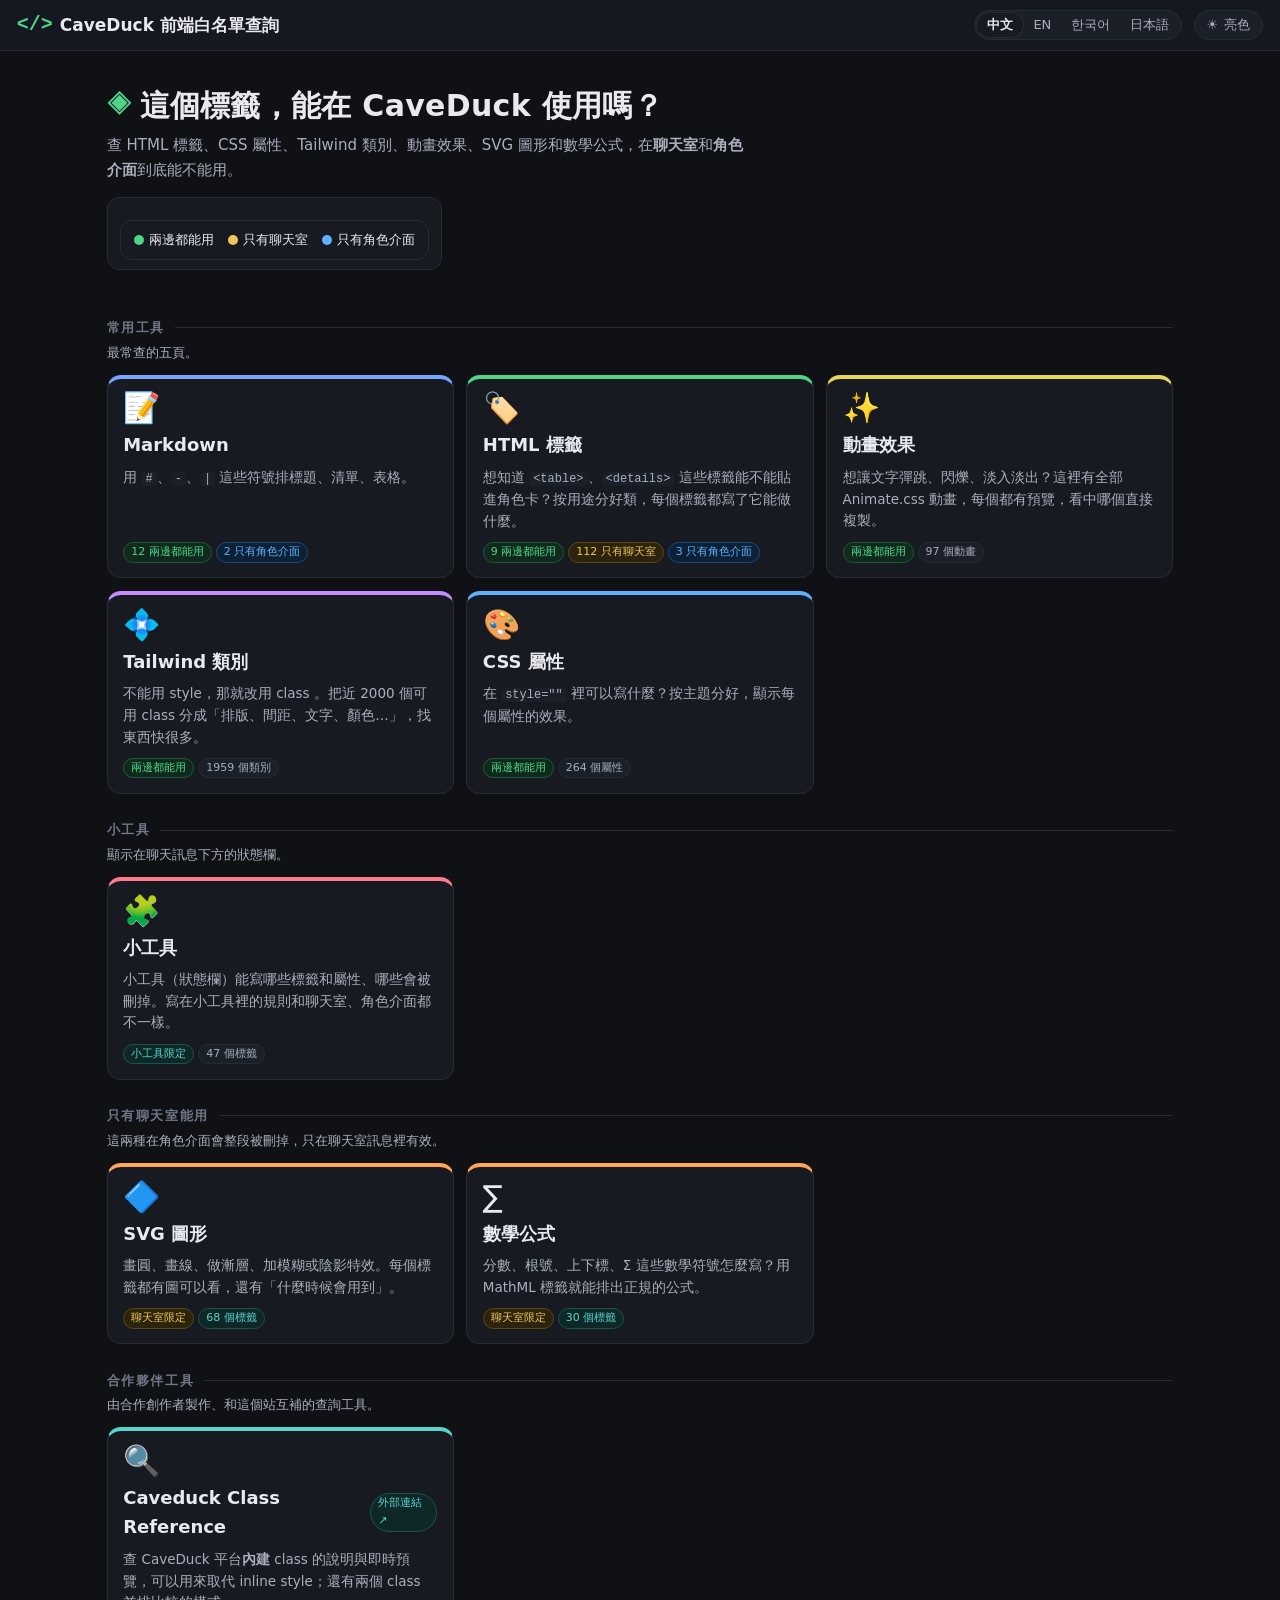
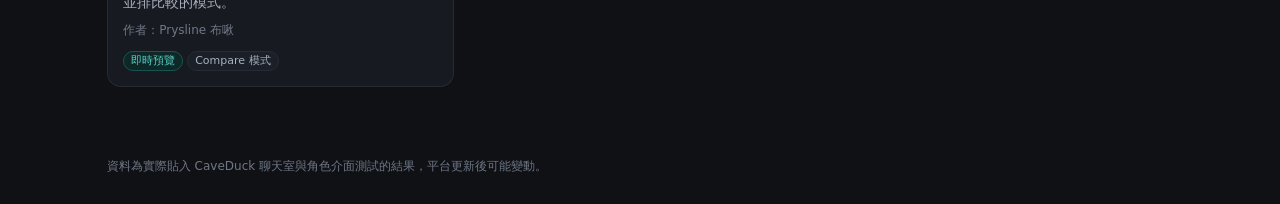
==== index.html @ 4e04dc78 "Add files via upload" ====
<!DOCTYPE html>
<html lang="zh-TW" data-theme="dark">
<head>
<meta charset="UTF-8"><meta name="viewport" content="width=device-width,initial-scale=1">
<title>CaveDuck 前端白名單查詢</title>
<link rel="stylesheet" href="assets/theme.css">
<script src="assets/i18n.js"></script>
<style>
.hero{padding:2.6rem 1.2rem 1.6rem;max-width:1100px;margin:0 auto}
.hero h1{font-size:30px;font-weight:800;letter-spacing:.01em;line-height:1.25;display:flex;align-items:center;gap:.6rem}
.hero h1 .ico{color:var(--ok);font-family:ui-monospace,monospace;font-size:24px}
.hero p{margin-top:.6rem;color:var(--text-2);font-size:15px;max-width:640px}
.hero .legend{margin-top:1rem;background:var(--card);border:1px solid var(--card-border);border-radius:12px;padding:.6rem .9rem;display:inline-flex;gap:1rem}
.hero .legend span{font-size:13px}
.wrap{max-width:1100px;margin:0 auto;padding:0 1.2rem 4rem}
.tier{margin-top:1.8rem}
.tier h2{font-size:13px;letter-spacing:.12em;text-transform:uppercase;color:var(--text-3);display:flex;align-items:center;gap:.7rem}
.tier h2::after{content:"";flex:1;height:1px;background:var(--card-border)}
.tier p{font-size:13px;color:var(--text-2);margin:.25rem 0 .8rem}
.cards{display:grid;grid-template-columns:repeat(3,1fr);gap:.9rem}
.tile{background:var(--card);border:1px solid var(--card-border);border-top:4px solid var(--c);border-radius:14px;padding:1.05rem 1.1rem;display:flex;flex-direction:column;gap:.5rem;transition:transform .18s,box-shadow .18s,border-color .18s}
.tile:hover{transform:translateY(-3px);box-shadow:var(--shadow);border-color:var(--card-hover);border-top-color:var(--c)}
.tile .ico{font-size:30px;line-height:1}
.tile h3{font-size:18px;font-weight:700;display:flex;align-items:center;gap:.5rem}
.tile h3 .ext{font-size:11px;font-weight:500;color:var(--info);background:var(--info-bg);border:1px solid var(--info-bd);border-radius:999px;padding:0 7px}
.tile .d{font-size:13.5px;color:var(--text-2);line-height:1.6;flex:1}
.tile .d code{background:var(--bg-3);border-radius:4px;padding:0 4px;font-size:12px}
.tile .by{font-size:12px;color:var(--text-3)}
.tile .pills{margin-top:.2rem}
.tile.small{padding:.8rem .95rem;border-top-width:2px}
.tile.small .ico{font-size:22px;filter:grayscale(1);opacity:.75}
.tile.small h3{font-size:15px}
.tile.small .d{font-size:12.5px}
footer{max-width:1100px;margin:0 auto;padding:1rem 1.2rem 2rem;color:var(--text-3);font-size:12px}
@media (max-width:900px){.cards{grid-template-columns:repeat(2,1fr)}}
@media (max-width:560px){.cards{grid-template-columns:1fr}.hero h1{font-size:24px}.hero{padding-top:1.6rem}}
</style>
</head>
<body>
<header class="top">
  <h1><span class="ico" style="color:var(--ok);font-family:ui-monospace,monospace">&lt;/&gt;</span> CaveDuck 前端白名單查詢</h1>
  <button class="theme-btn" id="themeToggle" aria-label="切換主題"></button>
</header>

<div class="hero">
  <h1><span class="ico">◈</span> 這個標籤，能在 CaveDuck 使用嗎？</h1>
  <p>查 HTML 標籤、CSS 屬性、Tailwind 類別、動畫效果、SVG 圖形和數學公式，在<strong>聊天室</strong>和<strong>角色介面</strong>到底能不能用。</p>
  <div class="legend" id="legend"></div>
</div>

<div class="wrap">
  <div class="tier">
    <h2>常用工具</h2>
    <p>最常查的五頁。</p>
    <div class="cards">
      <a class="tile" href="markdown.html" style="--c:var(--accent-6)">
        <div class="ico">📝</div><h3>Markdown</h3>
        <div class="d">用 <code>#</code>、<code>-</code>、<code>|</code> 這些符號排標題、清單、表格。</div>
        <div class="pills"><span class="pill both" id="n-md-both">—</span><span class="pill creator" id="n-md-creator">—</span></div>
      </a>
      <a class="tile" href="html-tags.html" style="--c:var(--ok)">
        <div class="ico">🏷️</div><h3>HTML 標籤</h3>
        <div class="d">想知道 <code>&lt;table&gt;</code>、<code>&lt;details&gt;</code> 這些標籤能不能貼進角色卡？按用途分好類，每個標籤都寫了它能做什麼。</div>
        <div class="pills"><span class="pill both" id="n-tag-both">—</span><span class="pill chat" id="n-tag-chat">—</span><span class="pill creator" id="n-tag-creator">—</span></div>
      </a>
      <a class="tile" href="animate.html" style="--c:var(--accent-7)">
        <div class="ico">✨</div><h3>動畫效果</h3>
        <div class="d">想讓文字彈跳、閃爍、淡入淡出？這裡有全部 Animate.css 動畫，每個都有預覽，看中哪個直接複製。</div>
        <div class="pills"><span class="pill both">兩邊都能用</span><span class="pill muted" id="n-anim">— 個動畫</span></div>
      </a>
      <a class="tile" href="tailwind.html" style="--c:var(--accent-1)">
        <div class="ico">💠</div><h3>Tailwind 類別</h3>
        <div class="d">不能用 style，那就改用 class 。把近 2000 個可用 class 分成「排版、間距、文字、顏色…」，找東西快很多。</div>
        <div class="pills"><span class="pill both">兩邊都能用</span><span class="pill muted" id="n-tw">— 個類別</span></div>
      </a>
      <a class="tile" href="css-props.html" style="--c:var(--creator)">
        <div class="ico">🎨</div><h3>CSS 屬性</h3>
        <div class="d">在 <code>style=""</code> 裡可以寫什麼？按主題分好，顯示每個屬性的效果。</div>
        <div class="pills"><span class="pill both">兩邊都能用</span><span class="pill muted" id="n-css-both">—</span></div>
      </a>
    </div>
  </div>

  <div class="tier">
    <h2>小工具</h2>
    <p>顯示在聊天訊息下方的狀態欄。</p>
    <div class="cards">
      <a class="tile" href="widget.html" style="--c:var(--accent-5)">
        <div class="ico">🧩</div><h3>小工具</h3>
        <div class="d">小工具（狀態欄）能寫哪些標籤和屬性、哪些會被刪掉。寫在小工具裡的規則和聊天室、角色介面都不一樣。</div>
        <div class="pills"><span class="pill info">小工具限定</span><span class="pill muted">47 個標籤</span></div>
      </a>
    </div>
  </div>

  <div class="tier">
    <h2>只有聊天室能用</h2>
    <p>這兩種在角色介面會整段被刪掉，只在聊天室訊息裡有效。</p>
    <div class="cards">
      <a class="tile" href="svg.html" style="--c:var(--accent-3)">
        <div class="ico">🔷</div><h3>SVG 圖形</h3>
        <div class="d">畫圓、畫線、做漸層、加模糊或陰影特效。每個標籤都有圖可以看，還有「什麼時候會用到」。</div>
        <div class="pills"><span class="pill chat">聊天室限定</span><span class="pill info" id="n-svg">—</span></div>
      </a>
      <a class="tile" href="mathml.html" style="--c:var(--accent-3)">
        <div class="ico">∑</div><h3>數學公式</h3>
        <div class="d">分數、根號、上下標、Σ 這些數學符號怎麼寫？用 MathML 標籤就能排出正規的公式。</div>
        <div class="pills"><span class="pill chat">聊天室限定</span><span class="pill info" id="n-math">—</span></div>
      </a>
    </div>
  </div>

  <div class="tier">
    <h2>合作夥伴工具</h2>
    <p>由合作創作者製作、和這個站互補的查詢工具。</p>
    <div class="cards">
      <a class="tile" href="https://prysline.github.io/caveduck-class-reference/" target="_blank" rel="noopener" style="--c:var(--info)">
        <div class="ico">🔍</div><h3>Caveduck Class Reference <span class="ext">外部連結 ↗</span></h3>
        <div class="d">查 CaveDuck 平台<strong>內建</strong> class 的說明與即時預覽，可以用來取代 inline style；還有兩個 class 並排比較的模式。</div>
        <div class="by">作者：Prysline 布啾</div>
        <div class="pills"><span class="pill info">即時預覽</span><span class="pill muted">Compare 模式</span></div>
      </a>
    </div>
  </div>

</div>
<footer>資料為實際貼入 CaveDuck 聊天室與角色介面測試的結果，平台更新後可能變動。</footer>

<script src="data/markdown.js"></script>
<script src="data/animate.js"></script>
<script src="data/html-tags.js"></script>
<script src="data/tailwind.js"></script>
<script src="data/tailwind-hover.js"></script>
<script src="data/tailwind-variants.js"></script>
<script src="data/css-props.js"></script>
<script src="data/svg.js"></script>
<script src="data/mathml.js"></script>
<script src="assets/app.js"></script>
<script>
CD.initTheme();
document.getElementById('legend').innerHTML = CD.legend(['both','chat','creator']);
function put(id, txt){ var e=document.getElementById(id); if(e) e.textContent=txt; }
function cnt(items, st){ return items.filter(function(i){return i.status===st;}).length; }
CD.loadJSON('data/markdown.json',true).then(function(d){ put('n-md-both', cnt(d.items,'both')+_t(' 兩邊都能用')); put('n-md-creator', cnt(d.items,'creator')+_t(' 只有角色介面')); }).catch(function(){});
CD.loadJSON('data/animate.json',true).then(function(d){ var n=0; d.categories.forEach(function(c){n+=c.items.length;}); put('n-anim', n+_t(' 個動畫')); }).catch(function(){});
CD.loadJSON('data/html-tags.json',true).then(function(d){ put('n-tag-both', cnt(d.items,'both')+_t(' 兩邊都能用')); put('n-tag-chat', cnt(d.items,'chat')+_t(' 只有聊天室')); put('n-tag-creator', cnt(d.items,'creator')+_t(' 只有角色介面')); }).catch(function(){});
Promise.all([CD.loadJSON('data/tailwind.json',true),CD.loadJSON('data/tailwind-hover.json',true).catch(function(){return {items:[]};}),CD.loadJSON('data/tailwind-variants.json',true).catch(function(){return {variants:{}};})]).then(function(r){ var v=0; ['sm','md','lg','xl','max-lg','max-md','max-sm','light','dark','group-hover','active','first-letter'].forEach(function(k){ v+=((r[2].variants||{})[k]||[]).length; }); put('n-tw', (r[0].items.length+r[1].items.length+v)+_t(' 個類別')); }).catch(function(){});
CD.loadJSON('data/css-props.json',true).then(function(d){ put('n-css-both', cnt(d.items,'both')+_t(' 個屬性')); }).catch(function(){});
CD.loadJSON('data/svg.json',true).then(function(d){ put('n-svg', d.items.filter(function(i){return i.status!=='deny';}).length+_t(' 個標籤')); }).catch(function(){});
CD.loadJSON('data/mathml.json',true).then(function(d){ put('n-math', d.items.filter(function(i){return i.status!=='deny';}).length+_t(' 個標籤')); }).catch(function(){});
</script>
</body>
</html>
---- assets/theme.css ----
/* ═══════════════════════════════════════════════════════════
   CaveDuck 白名單查詢 v2 — 共用樣式
   規則：所有顏色只准用變數；[data-theme="light"] 覆寫同名變數。
   ═══════════════════════════════════════════════════════════ */
*,*::before,*::after{box-sizing:border-box;margin:0;padding:0}

:root{
  --bg:#0f1115;--bg-2:#151820;--bg-3:#1b1f28;
  --card:#171a21;--card-border:#262b36;--card-hover:#3a4150;
  --code-bg:#0b0d11;--code-text:#d6dbe4;--code-tag:#7cc4ff;--code-attr:#f7a3c6;--code-val:#b8f28a;
  --text:#e8eaef;--text-2:#a9b0bd;--text-3:#6f7786;
  --ok:#4fd48a;--ok-bg:#0f2a1c;--ok-bd:#1f5a38;
  --chat:#f2c65a;--chat-bg:#2b230b;--chat-bd:#5c4a14;
  --creator:#5fb2ff;--creator-bg:#0d2136;--creator-bd:#1c4a78;
  --no:#ff6b6b;--no-bg:#2c1414;--no-bd:#5c2323;
  --info:#5ad4cc;--info-bg:#0d2827;--info-bd:#1a5450;
  --accent-1:#c58cff;--accent-1-bg:#241738;
  --accent-2:#5fd3c8;--accent-2-bg:#0f2d2b;
  --accent-3:#ffa657;--accent-3-bg:#33210e;
  --accent-4:#67d98a;--accent-4-bg:#10301b;
  --accent-5:#ff7b8c;--accent-5-bg:#331419;
  --accent-6:#7aa5ff;--accent-6-bg:#141f3a;
  --accent-7:#e6d55a;--accent-7-bg:#2f2b0f;
  --accent-8:#ff8fd0;--accent-8-bg:#33162a;
  --unv:#b39ddb;--badge-fg:#0f1115;--k:#ffd479;--k-bg:rgba(255,212,121,.14);
  --shadow:0 6px 24px rgba(0,0,0,.45);
  --mark:#5a4a00;
  --toggle-icon:"☀️";--toggle-text:"亮色";
}
[data-theme="light"]{
  --bg:#f6f6f3;--bg-2:#ffffff;--bg-3:#eeeee9;
  --card:#ffffff;--card-border:#dcdcd5;--card-hover:#a9a9a0;
  --code-bg:#f1f1ec;--code-text:#23262d;--code-tag:#0b63c7;--code-attr:#b8265c;--code-val:#2a7a1e;
  --text:#1f2126;--text-2:#555b66;--text-3:#8a9099;
  --ok:#1e7a47;--ok-bg:#e4f5ea;--ok-bd:#a9dcbd;
  --chat:#9a6b00;--chat-bg:#fdf3d6;--chat-bd:#e6cf86;
  --creator:#1b64b5;--creator-bg:#e5effb;--creator-bd:#a9c8ec;
  --no:#c0392b;--no-bg:#fbe8e6;--no-bd:#f0b3ad;
  --info:#157f79;--info-bg:#e2f4f2;--info-bd:#9dd6d1;
  --accent-1:#6f3fb8;--accent-1-bg:#f0e8fb;
  --accent-2:#177f76;--accent-2-bg:#e0f4f1;
  --accent-3:#b85b00;--accent-3-bg:#fdecdc;
  --accent-4:#1f7d3d;--accent-4-bg:#e2f5e7;
  --accent-5:#c22f45;--accent-5-bg:#fde6ea;
  --accent-6:#2a55b8;--accent-6-bg:#e6ecfb;
  --accent-7:#8a7a00;--accent-7-bg:#f8f4d4;
  --accent-8:#b8317f;--accent-8-bg:#fbe4f1;
  --unv:#6a4fa3;--badge-fg:#ffffff;--k:#9a3b00;--k-bg:#ffe8b8;
  --shadow:0 6px 20px rgba(20,20,20,.10);
  --mark:#fff0a0;
  --toggle-icon:"🌙";--toggle-text:"暗色";
}

html{scroll-behavior:smooth}
html,body{background:var(--bg);color:var(--text);
  font-family:system-ui,-apple-system,"Segoe UI","Noto Sans TC","PingFang TC","Microsoft JhengHei",sans-serif;
  font-size:14px;line-height:1.65;-webkit-font-smoothing:antialiased}
code,pre,.mono{font-family:"SF Mono","Cascadia Code","Fira Code",ui-monospace,Consolas,monospace}
a{color:inherit;text-decoration:none}
button{font-family:inherit;font-size:inherit;color:inherit;cursor:pointer}
mark{background:var(--mark);color:inherit;border-radius:2px;padding:0 1px}
::-webkit-scrollbar{width:8px;height:8px}::-webkit-scrollbar-track{background:transparent}
::-webkit-scrollbar-thumb{background:var(--card-border);border-radius:4px}
.hidden{display:none!important}

/* ── 頂欄 ── */
.top{position:sticky;top:0;z-index:30;background:var(--bg-2);border-bottom:1px solid var(--card-border);
  display:flex;align-items:center;gap:.8rem;padding:.6rem 1.2rem;flex-wrap:wrap}
.top .back{font-size:13px;color:var(--text-2);border:1px solid var(--card-border);border-radius:8px;padding:4px 10px;background:var(--bg-3)}
.top .back:hover{color:var(--text);border-color:var(--card-hover)}
.top h1{font-size:17px;font-weight:700;display:flex;align-items:center;gap:.5rem;flex:1;min-width:0}
.top h1 .ico{font-size:20px}
.theme-btn{border:1px solid var(--card-border);background:var(--bg-3);border-radius:999px;padding:5px 12px;font-size:13px;color:var(--text-2);display:flex;align-items:center;gap:6px}
.theme-btn::before{content:var(--toggle-icon)}
.theme-btn::after{content:var(--toggle-text)}
.theme-btn:hover{color:var(--text);border-color:var(--card-hover)}
/* 語言切換鈕（app.js 自動加在主題鈕左邊） */
.lang-sw{display:flex;border:1px solid var(--card-border);background:var(--bg-3);border-radius:999px;padding:2px;font-size:13px;line-height:1.4}
.lang-sw a{padding:3px 10px;border-radius:999px;color:var(--text-2);white-space:nowrap}
.lang-sw a[href]:hover{color:var(--text)}
.lang-sw a.on{background:var(--card);color:var(--text);font-weight:700;box-shadow:0 0 0 1px var(--card-border)}
/* 其他語言版的 CSS 文字 */
html[lang="en"]{--toggle-text:"Light"}
html[lang="en"][data-theme="light"]{--toggle-text:"Dark"}
html[lang="en"] .card .when::before{content:"When to use: "}
html[lang="ko"]{--toggle-text:"라이트"}
html[lang="ko"][data-theme="light"]{--toggle-text:"다크"}
html[lang="ko"] .card .when::before{content:"언제 쓰나요: "}
html[lang="ja"]{--toggle-text:"ライト"}
html[lang="ja"][data-theme="light"]{--toggle-text:"ダーク"}
html[lang="ja"] .card .when::before{content:"使う場面："}
html[lang="ja"],html[lang="ja"] body{font-family:system-ui,-apple-system,"Segoe UI","Hiragino Sans","Hiragino Kaku Gothic ProN","Yu Gothic UI","Meiryo","Noto Sans JP",sans-serif;line-break:strict}
html[lang="ko"],html[lang="ko"] body{font-family:system-ui,-apple-system,"Segoe UI","Apple SD Gothic Neo","Malgun Gothic","Noto Sans KR",sans-serif;word-break:keep-all}

/* ── 工具列 ── */
.tools{position:sticky;top:49px;z-index:25;background:var(--bg-2);border-bottom:1px solid var(--card-border);padding:.55rem 1.2rem;display:flex;flex-direction:column;gap:.45rem}
.tools .row{display:flex;align-items:center;gap:.5rem;flex-wrap:wrap}
.tools .lbl{font-size:12px;color:var(--text-3);letter-spacing:.06em;white-space:nowrap;min-width:2.6em}
.search{flex:1;min-width:200px;max-width:420px;display:flex;align-items:center;gap:6px;background:var(--bg-3);border:1px solid var(--card-border);border-radius:10px;padding:5px 10px}
.search input{flex:1;background:transparent;border:none;outline:none;color:var(--text);font-size:14px;font-family:inherit;min-width:0}
.search input::placeholder{color:var(--text-3)}
.search:focus-within{border-color:var(--card-hover)}
.count{font-size:12px;color:var(--text-3);white-space:nowrap}

/* 分類鈕（跳轉） */
.catnav{display:flex;flex-wrap:wrap;gap:6px}
.cat-btn{display:inline-flex;align-items:center;gap:6px;border:1px solid var(--card-border);background:var(--bg-3);
  border-radius:999px;padding:3px 10px 3px 8px;font-size:13px;color:var(--text-2);transition:all .15s}
.cat-btn .dot{width:8px;height:8px;border-radius:50%;background:var(--c,var(--text-3))}
.cat-btn .n{font-size:11px;color:var(--text-3)}
.cat-btn:hover{border-color:var(--c,var(--card-hover));color:var(--text)}
.cat-btn.on{background:var(--cbg,var(--card));border-color:var(--c,var(--card-hover));color:var(--c,var(--text));font-weight:600}
.cat-btn.on .n{color:inherit;opacity:.75}

/* 狀態鈕（篩選） */
.seg{display:inline-flex;border:1px solid var(--card-border);border-radius:9px;overflow:hidden;background:var(--bg-3)}
.seg button{border:none;background:transparent;padding:4px 12px;font-size:13px;color:var(--text-2);border-right:1px solid var(--card-border);display:flex;align-items:center;gap:5px}
.seg button:last-child{border-right:none}
.seg button:hover{color:var(--text)}
.seg button.on{background:var(--card);color:var(--text);font-weight:600}
.seg .sw{width:9px;height:9px;border-radius:2px}
.sw.unverified{background:transparent;border:1.5px dashed var(--unv)}
.sw.both,.dot.both{background:var(--ok)}.sw.chat,.dot.chat{background:var(--chat)}.sw.creator,.dot.creator{background:var(--creator)}.sw.none,.dot.none{background:var(--no)}

/* ── 說明列 ── */
.note{padding:.6rem 1.2rem;background:var(--bg);border-bottom:1px solid var(--card-border);color:var(--text-2);font-size:13px;display:flex;gap:.6rem 1.2rem;flex-wrap:wrap;align-items:center}
.note strong{color:var(--text)}
.legend{display:inline-flex;gap:.7rem;flex-wrap:wrap}
.legend span{display:inline-flex;align-items:center;gap:5px;font-size:12px}
.legend i{width:10px;height:10px;border-radius:50%;display:inline-block}

/* ── 內容 ── */
.main{padding:1rem 1.2rem 4rem;max-width:1500px;margin:0 auto}
section.cat{margin-bottom:2rem;scroll-margin-top:150px}
section.cat>h2{font-size:15px;font-weight:700;display:flex;align-items:center;gap:.6rem;margin-bottom:.7rem;padding-left:.6rem;border-left:4px solid var(--c,var(--text-3))}
section.cat>h2 .n{font-size:12px;font-weight:400;color:var(--text-3)}
section.cat>h2 .sub{font-size:12px;font-weight:400;color:var(--text-3)}
.grid{display:grid;grid-template-columns:repeat(auto-fill,minmax(min(270px,100%),1fr));gap:.7rem}
.grid>*{min-width:0}
.preview{max-width:100%}
.empty{color:var(--text-3);padding:2rem;text-align:center}
.err{color:var(--no);background:var(--no-bg);border:1px solid var(--no-bd);border-radius:10px;padding:1rem;margin:1rem 0}

/* 卡片 */
.card{background:var(--card);border:1px solid var(--card-border);border-left:4px solid var(--st,var(--card-border));border-radius:10px;padding:.7rem .85rem;display:flex;flex-direction:column;gap:.45rem;transition:border-color .15s}
.card:hover{border-color:var(--card-hover);border-left-color:var(--st,var(--card-hover))}
.card[data-status="both"]{--st:var(--ok)}.card[data-status="chat"]{--st:var(--chat)}.card[data-status="creator"]{--st:var(--creator)}.card[data-status="none"]{--st:var(--no)}
.card[data-status="allow"]{--st:var(--ok)}.card[data-status="filter"]{--st:var(--info)}
.card[data-status="unverified"]{--st:var(--unv);border-left-style:dashed}
/* 只有一邊能用的卡片：整張淡淡染色，和「兩邊都能用」拉開差距 */
.card[data-status]{border-left-width:6px}

/* 實心狀態徽章 */
.badge{display:inline-flex;align-items:center;gap:3px;font-size:12px;font-weight:700;padding:1px 9px;border-radius:999px;white-space:nowrap;line-height:1.6;color:var(--badge-fg)}
.badge.both{background:var(--ok)}.badge.chat{background:var(--chat)}.badge.creator{background:var(--creator)}.badge.none{background:var(--no)}
.badge.unverified{background:transparent;color:var(--unv);border:1.5px dashed var(--unv);padding:0 8px}

/* 分類內依狀態分段 */
.stgroup{margin-bottom:1.1rem}
.sthead{display:flex;align-items:center;gap:.6rem;margin:.2rem 0 .55rem;font-size:13px;font-weight:600}
.sthead::after{content:"";flex:1;height:2px;border-radius:2px;background:var(--line,var(--card-border));opacity:.55}
.sthead.both{--line:var(--ok)}.sthead.chat{--line:var(--chat)}.sthead.creator{--line:var(--creator)}.sthead.unverified{--line:var(--unv)}
.sthead .n{font-size:12px;font-weight:400;color:var(--text-3)}
.card .head{display:flex;align-items:flex-start;gap:.5rem;flex-wrap:wrap}
.card .name{font-family:"SF Mono","Cascadia Code","Fira Code",ui-monospace,monospace;font-size:14px;font-weight:700;flex:1;min-width:0;word-break:break-all}
.card .name .zh{font-family:system-ui,"Noto Sans TC","PingFang TC","Microsoft JhengHei",sans-serif;font-weight:600;color:var(--text-2);font-size:13px;margin-left:.4rem}
.card .desc{font-size:13.5px;color:var(--text);line-height:1.55}
.card .when{font-size:12.5px;color:var(--text-2)}
.card .when::before{content:"什麼時候會用到：";color:var(--text-3)}
.card .sub{font-size:12px;color:var(--text-3)}
.pills{display:flex;gap:4px;flex-wrap:wrap}
.pill{font-size:11px;padding:1px 7px;border-radius:999px;border:1px solid;white-space:nowrap;line-height:1.5}
.pill.both,.pill.ok{color:var(--ok);background:var(--ok-bg);border-color:var(--ok-bd)}
.pill.chat{color:var(--chat);background:var(--chat-bg);border-color:var(--chat-bd)}
.pill.creator{color:var(--creator);background:var(--creator-bg);border-color:var(--creator-bd)}
.pill.none,.pill.no{color:var(--no);background:var(--no-bg);border-color:var(--no-bd)}
.pill.info{color:var(--info);background:var(--info-bg);border-color:var(--info-bd)}
.pill.muted{color:var(--text-2);background:var(--bg-3);border-color:var(--card-border)}
.chips{display:flex;gap:4px;flex-wrap:wrap;align-items:center}
.chips .lbl{font-size:12px;color:var(--text-3)}
.chip{font-family:ui-monospace,monospace;font-size:11.5px;background:var(--bg-3);border:1px solid var(--card-border);border-radius:5px;padding:0 6px;color:var(--text-2)}

/* 預覽區 */
.preview{background:var(--bg-3);border:1px dashed var(--card-border);border-radius:8px;padding:.6rem .7rem;overflow:auto;color:var(--text);font-size:14px;line-height:1.5}
.preview.center{text-align:center}
.preview.tinted{background:var(--cbg,var(--bg-3));border-style:solid;border-color:transparent}

/* 程式碼 + 複製：單一顏色，只標出示範重點；固定小高度，可捲動 */
.codebox{display:flex;gap:6px;align-items:flex-start}
.code{flex:1;min-width:0;background:var(--code-bg);border:1px solid var(--card-border);border-radius:7px;padding:.35rem .6rem;
  font-family:"SF Mono","Cascadia Code","Fira Code",ui-monospace,monospace;font-size:11.5px;color:var(--text-3);
  white-space:pre-wrap;word-break:break-all;line-height:1.5;max-height:3.9em;box-sizing:content-box;overflow-y:auto;
  scrollbar-width:thin}
.code .k{color:var(--k);background:var(--k-bg);font-weight:700;border-radius:3px;padding:0 2px}
.copy{flex:none;width:30px;height:30px;display:grid;place-items:center;padding:0;border-radius:7px;border:1px solid var(--card-border);background:var(--bg-3);color:var(--text-2)}
.copy:hover{color:var(--text);border-color:var(--card-hover)}
.copy.ok{color:var(--ok);border-color:var(--ok-bd)}

/* 不支援：只列名字 */
.chiplist{display:flex;flex-wrap:wrap;gap:6px}
.chiplist .chip{font-size:12.5px;padding:2px 9px;display:inline-flex;gap:6px;align-items:center;color:var(--text-2)}
.chiplist .chip small{font-family:system-ui,sans-serif;font-size:10.5px;color:var(--text-3)}

/* 展開更多 */
.more{margin-top:.6rem;text-align:center}
.more button{border:1px dashed var(--card-border);background:transparent;border-radius:8px;padding:5px 16px;font-size:13px;color:var(--text-2)}
.more button:hover{color:var(--text);border-color:var(--card-hover)}
details.rare{margin-top:.6rem}
details.rare summary{cursor:pointer;font-size:13px;color:var(--text-3);padding:.3rem 0}
details.rare .grid{margin-top:.5rem}

@media (max-width:600px){
  .top{padding:.5rem .8rem}.tools{padding:.5rem .8rem;top:49px}.main{padding:.8rem .8rem 3rem}.note{padding:.5rem .8rem}
  .grid{grid-template-columns:minmax(0,1fr)}.search{max-width:none}
}

/* ── 全部都能用的頁面：卡片色條跟著分類色，不用狀態色 ── */
.card.bycat[data-status]{--st:var(--c);background:var(--card)}

/* ── 卡片裡（程式碼框、預覽框）的捲軸隱藏，但仍可捲動；網頁本身的捲軸保留 ── */
.card,.card *,.info .tip{scrollbar-width:none}
.card::-webkit-scrollbar,.card *::-webkit-scrollbar,.info .tip::-webkit-scrollbar{display:none;width:0;height:0}

/* ── 分類跳轉時，標題停在固定工具列下面（高度由 app.js 依畫面寬度量出來） ── */
section.cat,.subcat.tw,.card.md{scroll-margin-top:calc(var(--sticky-h,150px) + 12px)}

/* ── 手機、平板：按鈕列改成單行左右滑，避免固定工具列佔掉半個畫面 ── */
@media (max-width:768px){
  .tools{gap:.35rem;padding:.45rem .8rem}
  .tools .row{flex-wrap:nowrap;min-width:0}
  .tools .lbl,.tools .count{display:none}
  .search{max-width:none}
  .catnav,.subnav,.seg{flex-wrap:nowrap;overflow-x:auto;max-width:100%;min-width:0;scrollbar-width:none;-webkit-overflow-scrolling:touch}
  .catnav::-webkit-scrollbar,.subnav::-webkit-scrollbar,.seg::-webkit-scrollbar{display:none}
  .cat-btn,.sub-btn,.seg button{flex:none;white-space:nowrap}
  .top h1{font-size:15px}
  section.cat>h2{flex-wrap:wrap;row-gap:.1rem;white-space:nowrap}
  section.cat>h2 .sub{flex-basis:100%;white-space:normal}
  .note{font-size:12.5px}
}

/* ── 卡片名稱：用卡片的顏色＋粗體 ── */
.card .name{color:var(--st,var(--text));font-weight:800}

/* ── 分類之間用線隔開 ── */
section.cat+section.cat{border-top:1px solid var(--card-border);padding-top:1.3rem}

/* ── 預覽底色＝卡片顏色的淡底（取代整張卡染色） ── */
.card .preview,.card .mdprev,.card .pv{background:color-mix(in srgb,var(--st,var(--text-3)) 11%,var(--card));border:1px solid color-mix(in srgb,var(--st,var(--text-3)) 28%,transparent)}
.card .pv{border-radius:8px;padding:.35rem .5rem}

/* ── 同一排卡片對齊：名稱／說明／預覽／程式碼 四列共用高度 ── */
.grid>.card.aligned{display:grid;grid-template-rows:subgrid;grid-row:span 4;row-gap:0;align-content:start}
.card.aligned>.slot{min-width:0;display:flex;flex-direction:column;gap:.35rem}
.card.aligned>.slot:not(:empty):not(:last-child){margin-bottom:.5rem}
.card.aligned>.slot.s-pv>*{flex:1}
.card.aligned>.slot.s-code{justify-content:flex-end}

/* ── 簡單預覽（CSS 屬性、Tailwind） ── */
.pv.sp{position:relative;overflow:hidden;transform:translateZ(0);min-height:52px;max-height:96px;display:flex;align-items:center;justify-content:flex-start;font-size:13px;color:var(--text)}
.pv.sp .pvbox{display:inline-block;padding:4px 12px;border-radius:5px;background:color-mix(in srgb,var(--st) 45%,var(--card));color:var(--text);font-size:12.5px;max-width:100%}
.pv.sp .pvframe{position:relative;width:100%;min-height:44px;border:1px dashed color-mix(in srgb,var(--st) 50%,transparent);border-radius:5px}
.pv.sp .pvrow{display:flex;gap:6px;width:100%;min-height:36px}
.pv.sp .pvrow i{font-style:normal;font-size:11px;min-width:24px;padding:4px 6px;text-align:center;border-radius:4px;background:color-mix(in srgb,var(--st) 45%,var(--card))}
.pv.sp .pvlist{margin:0;padding-left:1.4em}
.pv.sp .pvtable td{border:1px solid color-mix(in srgb,var(--st) 55%,transparent);padding:1px 8px}
.pv.sp .pvpara{margin:0;font-size:12px;line-height:1.5}

/* ── 動畫預覽 ── */
@keyframes cd-bounce{0%,100%{transform:translateY(0)}35%{transform:translateY(-14px)}65%{transform:translateY(-6px)}}
@keyframes cd-fadeIn{from{opacity:0}to{opacity:1}}
@keyframes cd-pulse{50%{opacity:.35}}
@keyframes cd-spin{to{transform:rotate(360deg)}}
@keyframes cd-ping{75%,100%{transform:scale(1.8);opacity:0}}
@keyframes cd-enter{from{opacity:var(--eo,0);transform:scale(var(--es,.5))}}
@keyframes cd-exit{to{opacity:var(--xo,1);transform:scale(var(--xs,.5))}}
@keyframes cd-slide{from{transform:translateX(0)}to{transform:translateX(60px);visibility:hidden}}
.pv.mo{padding-right:30px}
.pv .rp{position:absolute;right:5px;top:5px;width:22px;height:22px;border-radius:50%;border:1px solid var(--card-border);background:var(--card);color:var(--text-2);font-size:12px;line-height:1;display:grid;place-items:center;cursor:pointer;z-index:2;padding:0}
.pv .rp:hover{color:var(--text);border-color:var(--card-hover)}
.pvbox.tr{transition:transform .6s,opacity .6s,background-color .6s}
.pvbox.tr.go{transform:translateX(70px);opacity:.45;background:var(--st)}
.pvbox.tr.nt{transition:none !important}
.tile .pvbox.tr.go{transform:translateX(34px)}

/* ── 組合卡：同一組的寫法並排比較（先組合、後單個） ── */
.grid.famgrid{grid-template-columns:repeat(auto-fill,minmax(min(460px,100%),1fr));margin-bottom:.8rem}
.card.fam{gap:.5rem}
.card.fam .head{flex-wrap:wrap}
.card.fam .famn{font-size:12px;color:var(--text-3);font-weight:400;flex:0 1 auto;min-width:0;overflow-wrap:anywhere}
.tiles{display:grid;grid-template-columns:repeat(auto-fill,minmax(118px,1fr));gap:.45rem}
.tiles.sw{grid-template-columns:repeat(auto-fill,minmax(96px,1fr))}
.tile{position:relative;border:1px solid var(--card-border);border-radius:8px;padding:.35rem .4rem .4rem;display:flex;flex-direction:column;gap:.25rem;min-width:0;background:var(--card)}
.tile .pv.sp{min-height:44px;max-height:78px;margin:0}
.tile .tname{font-family:"SF Mono","Cascadia Code","Fira Code",ui-monospace,monospace;font-size:12px;font-weight:800;color:var(--st);word-break:break-all;padding-right:24px;line-height:1.35}
.tile .tdesc{font-size:11.5px;color:var(--text-2);line-height:1.35;display:-webkit-box;-webkit-line-clamp:2;-webkit-box-orient:vertical;overflow:hidden}
.tile .tcopy{position:absolute;right:4px;bottom:4px;width:22px;height:22px;border-radius:6px}
.tile .tcopy svg{width:12px;height:12px}
.tile.match{outline:2px solid var(--k);outline-offset:1px}
.tile.more-hidden{display:none}
.tmore{grid-column:1/-1;border:1px dashed var(--card-border);background:transparent;border-radius:7px;padding:4px;font-size:12px;color:var(--text-2)}
.tmore:hover{color:var(--text)}
.single-h{font-size:12px;color:var(--text-3);margin:.2rem 0 .45rem;letter-spacing:.04em}

/* ── 依屬性設計的示範：被改到的那一個用卡片色，其他是淡色 ── */
.pv.sp.demo{max-height:none;align-items:stretch;padding:.4rem}
.dm{width:100%;font-size:11px;color:var(--text);line-height:1.4}
.dm i,.dm .fl,.dm .zb{font-style:normal;padding:2px 7px;border-radius:4px;background:color-mix(in srgb,var(--text-3) 35%,var(--card));text-align:center}
.dm .hi{background:var(--st);color:var(--badge-fg);border-radius:4px;padding:2px 7px;font-weight:700}
.dm.flexc{height:66px;gap:4px;border:1px dashed var(--card-border);border-radius:5px;padding:3px}
.dm.wrapc{height:70px;gap:3px;align-items:flex-start;border:1px dashed var(--card-border);border-radius:5px;padding:3px;overflow:hidden}
.dm.wrapc i{flex:0 0 40%}
.dm.childc{display:flex;align-items:flex-start;gap:4px;height:56px;border:1px dashed var(--card-border);border-radius:5px;padding:3px}
.dm.childc.shr i{flex:0 1 60%;min-width:0}
.dm.gridc{gap:3px;border:1px dashed var(--card-border);border-radius:5px;padding:3px}
.dm.gridc.g3{display:grid;grid-template-columns:repeat(3,1fr)}
.dm.flow{border:1px dashed var(--card-border);border-radius:5px;padding:4px}
.dm.tw{width:130px;max-width:100%;border:1px dashed var(--card-border);border-radius:5px;padding:3px 5px}

.dm.of{width:92px;height:46px;border:1px dashed var(--card-border);padding:0;background:var(--card)}
.dm.va{line-height:44px;font-size:12px}
.dm.va .vb{display:inline-block;width:14px;height:22px;padding:0}
.dm.flt{font-size:11px}
.tile .tcode{display:block;font-family:"SF Mono","Cascadia Code","Fira Code",ui-monospace,monospace;font-size:10.5px;color:var(--text);background:var(--code-bg);border-radius:4px;padding:2px 5px;word-break:break-all;line-height:1.4;margin-right:26px}
.tiles{grid-template-columns:repeat(auto-fill,minmax(150px,1fr))}

/* ── 示範 v2 ── */
.pv.sp.demo{flex-direction:column;gap:3px}
.dmn{font-size:10px;color:var(--text-3);line-height:1.3}
.dm .big{font-size:14px;line-height:1.2}
.dm .dsp{gap:3px;padding:2px 3px}
.dm .dsp b{font-weight:700;background:color-mix(in srgb,var(--badge-fg) 22%,transparent);padding:0 4px;border-radius:3px}
.dm.childc.ord{gap:2px}.dm.childc.ord i{padding:2px 3px;min-width:14px;font-size:10px}
.dm.tw.wide{width:160px;max-width:100%}
.dm.tw{overflow-wrap:normal}
.dm.ofw{display:flex;gap:6px;height:58px;align-items:flex-start;justify-content:space-between}
.dm.ofw .ofb.long{flex:0 0 52%;height:32px}.dm.ofw .ofb.short{flex:0 0 30%;height:32px}
.dm .ofb,.dm.ofb{flex:1;min-width:0;height:44px;border:1px solid var(--st);border-radius:4px;padding:2px 4px;white-space:nowrap;font-size:10.5px;line-height:1.35}
.card .dm .ofb,.card .dm.ofb,.card .dm.rsz{scrollbar-width:thin;scrollbar-color:var(--st) transparent}
.card .dm .ofb::-webkit-scrollbar,.card .dm.ofb::-webkit-scrollbar{display:block;width:6px;height:6px}
.dm.sb1{flex:none;width:100%}
.dm.zc{position:relative;height:50px;isolation:isolate}
.dm.zc .zs{position:absolute;top:0;bottom:0;width:12%;border-radius:3px;background:color-mix(in srgb,var(--text-3) 70%,var(--card));color:var(--card);font-size:9px;font-weight:700;display:flex;align-items:flex-end;justify-content:center;padding-bottom:1px}
.dm.zc .zh{position:absolute;left:2%;right:2%;top:14px;height:16px;padding:0;display:flex;align-items:center;justify-content:center;font-size:10px}
.dm.posf{position:relative;height:58px;overflow:auto;border:1px dashed var(--card-border);border-radius:5px;padding:2px 4px;font-size:10.5px;line-height:1.5}
.card .dm.posf{scrollbar-width:thin;scrollbar-color:var(--text-3) transparent}
.dm.posf .pz{width:fit-content;padding:0 6px}
.dm.para{width:160px;max-width:100%;border:1px dashed var(--card-border);border-radius:5px;padding:2px 4px;font-size:11px}
.dm.deco{font-size:15px;text-decoration-color:var(--st);width:auto;display:inline-block}
.dm.mcol{display:flex;flex-direction:column;align-items:flex-start;height:76px;border:1px dashed var(--card-border);border-radius:5px}
.dm.mrow{display:flex;align-items:center;height:30px;border:1px dashed var(--card-border);border-radius:5px}
.dm.mcol i,.dm.mrow i{padding:1px 6px}
.dm.padw{display:flex;align-items:center;min-height:40px}
.dm .hi.pad{padding:0;border-radius:3px;border:1px dashed var(--st);background:linear-gradient(var(--st),var(--st)) content-box,repeating-linear-gradient(45deg,color-mix(in srgb,var(--st) 45%,transparent) 0 2px,transparent 2px 5px) padding-box;display:inline-block}
.dm.szw{display:flex;flex-direction:column;gap:2px}
.dm.szw .stage{width:480px;height:44px;zoom:.27;overflow:hidden;border:2px dashed var(--text-3);background:repeating-linear-gradient(90deg,transparent 0 98px,color-mix(in srgb,var(--text-3) 60%,transparent) 98px 100px)}
.dm.szw .bar{height:100%;background:color-mix(in srgb,var(--st) 55%,transparent);border:3px solid var(--st);padding:0;min-width:0;position:relative}
.dm.szw .bar b{display:block;width:120px;height:100%;background:var(--st)}
.dm.szw.h{flex-direction:row;align-items:flex-end;gap:6px}
.dm.szw.h .stage{width:160px;height:240px;zoom:.25;background:repeating-linear-gradient(180deg,transparent 0 58px,color-mix(in srgb,var(--text-3) 60%,transparent) 58px 60px)}
.dm.szw.h .bar{width:100%;height:auto}
.dm.szw.h .bar b{width:100%;height:60px}
.dm.szw .szl{font-size:11px;font-weight:700;color:var(--text)}
.dm.bs{display:inline-block;width:auto;padding:4px 16px;border-radius:0;align-self:flex-start}
.dm.ol{display:inline-block;width:auto;padding:4px 16px;border-radius:4px;background:color-mix(in srgb,var(--text-3) 30%,var(--card));margin:4px;align-self:flex-start;color:var(--text)}
.dm.lite{background:#eceef2;border-radius:5px;display:flex;align-items:center;justify-content:center;min-height:52px;padding:8px}
.dm.lite .sh{width:62px;height:28px;background:#fff;border-radius:5px;color:#444}
.dm.lite .fimg{width:40px;height:40px;display:block}
.dm.bdw{position:relative;height:50px;display:flex;gap:4px;overflow:hidden;border-radius:5px}
.dm.bdw img{width:50px;height:50px}
.dm.bdw .bdb{position:absolute;left:18%;right:18%;top:10px;bottom:10px;background:rgba(255,255,255,.15);border:1px solid rgba(255,255,255,.5);border-radius:5px;color:#fff;font-size:11px;display:grid;place-items:center;text-shadow:0 1px 2px #000}
.dm.xf{position:relative;height:52px;display:flex;align-items:center;justify-content:center}
.dm.xf .ghost,.dm.xf .xb{padding:4px 10px;font-size:12px;font-weight:700;border-radius:4px}
.dm.xf .ghost{position:absolute;border:1px dashed var(--text-3);color:transparent}
.pv .slow{position:absolute;right:32px;top:6px;font-size:9.5px;color:var(--text-3)}
.dm.rsz{width:110px;height:40px;border:1px solid var(--st);border-radius:4px;padding:2px 4px;font-size:10.5px}
.tile .tsame{font-size:10.5px;color:var(--text-3);line-height:1.3}
.tile .tcode{max-height:5.8em;overflow:auto}

/* ── 組合卡：以寬為主。格子多的卡片先占滿一整排，格子少的並排 ── */
.grid.famgrid{display:flex;flex-wrap:wrap;gap:.8rem;grid-template-columns:none}
.grid.famgrid>.card.fam{flex:1 1 calc(min(var(--n,3),5) * 230px);min-width:min(100%,300px);max-width:100%}
.tiles,.tiles.sw{grid-template-columns:repeat(auto-fit,minmax(min(210px,100%),1fr))}
.tile .codebox{margin-top:auto}
.tile .codebox .code{max-height:3.4em;font-size:11px}
.tile .codebox .code{white-space:pre-wrap;word-break:normal;overflow-wrap:anywhere}
.dm.insf{position:relative;height:70px;margin:6px 8px;width:auto;border:1px dashed var(--text-3);border-radius:4px}
.dm.insf .inl{position:absolute;right:4px;top:2px;font-size:9.5px;color:var(--text-3)}
.dm.insf .insb{font-size:10.5px;padding:2px 6px}
.codebox .code{position:relative}
.dm .dsp .kid{font-weight:700;background:color-mix(in srgb,var(--badge-fg) 22%,transparent);padding:0 5px;border-radius:3px}
.dm .dsp{padding:3px}
.dm.bgd{display:block;color:var(--text);font-size:11px}
.dm.placec{border:1px dashed var(--card-border);border-radius:5px;padding:3px;gap:3px;height:70px}
.dm.placec.two{height:60px}
.dm.persp{height:64px;display:flex;align-items:center;justify-content:center;border:1px dashed var(--card-border);border-radius:5px}
.dm.persp .pcard{padding:10px 18px;font-size:12px}
.dm.dcap{font-size:11.5px;line-height:1.55;margin:0;width:170px;max-width:100%}
.dm.dcap .dcl{color:var(--st);font-weight:900}
.dm.stk{display:inline-block;width:auto;line-height:1.2;font-size:26px;font-weight:900;color:#fff}
.dm.rfw{height:70px;display:flex;align-items:flex-start;padding-top:4px}
.dm.rfw .rf{padding:6px 14px;font-size:13px}
.dm.snap{display:flex;gap:6px;overflow-x:auto;width:170px;max-width:100%;border:1px dashed var(--card-border);border-radius:5px;padding:4px}
.dm.snap i{flex:0 0 70%}
.card .dm.snap{scrollbar-width:thin;scrollbar-color:var(--text-3) transparent}
.dm.snap i{padding:10px 6px}
.dm.crn{display:block;width:90px;height:44px;border-radius:16px;background:var(--st)}
/* ── 對照清單卡 ── */
.lcb{display:grid;grid-template-columns:minmax(220px,320px) 1fr;gap:.8rem;align-items:start}
.lcl{display:flex;flex-direction:column;gap:.4rem;position:sticky;top:calc(var(--sticky-h,120px) + 8px)}
.lcsel{font-size:11.5px;color:var(--text-2)}
.lcsel b{font-family:"SF Mono","Cascadia Code","Fira Code",ui-monospace,monospace;color:var(--st)}
.lcr{display:grid;grid-auto-flow:column;grid-template-rows:repeat(var(--lcr,10),auto);grid-auto-columns:minmax(170px,1fr);gap:3px 8px;align-content:start}
.lcrow{display:flex;align-items:center;gap:6px;padding:3px 6px;border:1px dashed color-mix(in srgb,var(--text-3) 35%,transparent);border-radius:5px;background:none;color:var(--text);font-size:11.5px;text-align:left;cursor:pointer;min-width:0;font-family:inherit}
.lcrow:hover{border-style:solid;border-color:var(--card-hover,var(--text-3));background:color-mix(in srgb,var(--text-3) 10%,transparent)}
.lcrow.on{border-style:solid;border-color:var(--st);background:color-mix(in srgb,var(--st) 14%,transparent)}
.lcrow.match{outline:2px solid var(--k);outline-offset:-1px}
.lcrow .sw{width:14px;height:14px;border-radius:3px;border:1px solid color-mix(in srgb,var(--text-3) 60%,transparent);flex:none;background-image:none}
.lcrow .sw.none{visibility:hidden}
.lcnm{font-family:"SF Mono","Cascadia Code","Fira Code",ui-monospace,monospace;font-weight:700;white-space:nowrap;overflow:hidden;text-overflow:ellipsis;min-width:0}
.lcv{color:var(--text-3);margin-left:auto;font-size:10.5px;white-space:nowrap;overflow:hidden;text-overflow:ellipsis;max-width:45%;flex:none}
.lcnote{font-size:11.5px;color:var(--text-3);margin-top:.5rem}
.card.lc .codebox .code{max-height:5.2em}
@media (max-width:700px){.lcb{grid-template-columns:1fr}.lcl{position:static}.lcr{grid-auto-flow:row;grid-template-rows:none;grid-template-columns:repeat(auto-fill,minmax(150px,1fr));max-height:340px;overflow-y:auto;border-top:1px dashed var(--card-border);padding-top:4px}}
.card.lc .lcp .pv{min-height:70px;justify-content:center}
.card.lc .lcp .pv .tx{font-size:20px;font-weight:700}
.card.lc .lcp .pv .pvbox{font-size:15px;padding:8px 20px}
/* 效能：畫面外的卡片先不畫 */
.card.fam,.grid>.card{content-visibility:auto;contain-intrinsic-size:auto 320px}
.dm.origrow{display:flex;align-items:center;gap:8px;width:auto;flex-wrap:wrap}
.dm .orig{display:inline-flex;flex-direction:column;align-items:center;gap:1px;flex:none}
.dm .orig img{width:34px;height:34px;display:block;border:1px solid var(--card-border)}
.dm .orig small{font-size:9.5px;color:var(--text-3)}
.dm.lite .orig small{color:#555}
.dm .arr{color:var(--text-3);font-size:12px}
.grid.famgrid>.card.fam.lc{flex:1 1 var(--lcw,700px);min-width:min(100%,360px)}
.lcb{grid-template-columns:minmax(220px,320px) minmax(0,1fr)}
/* hover 預覽：兩格固定左右並排，不換行 */
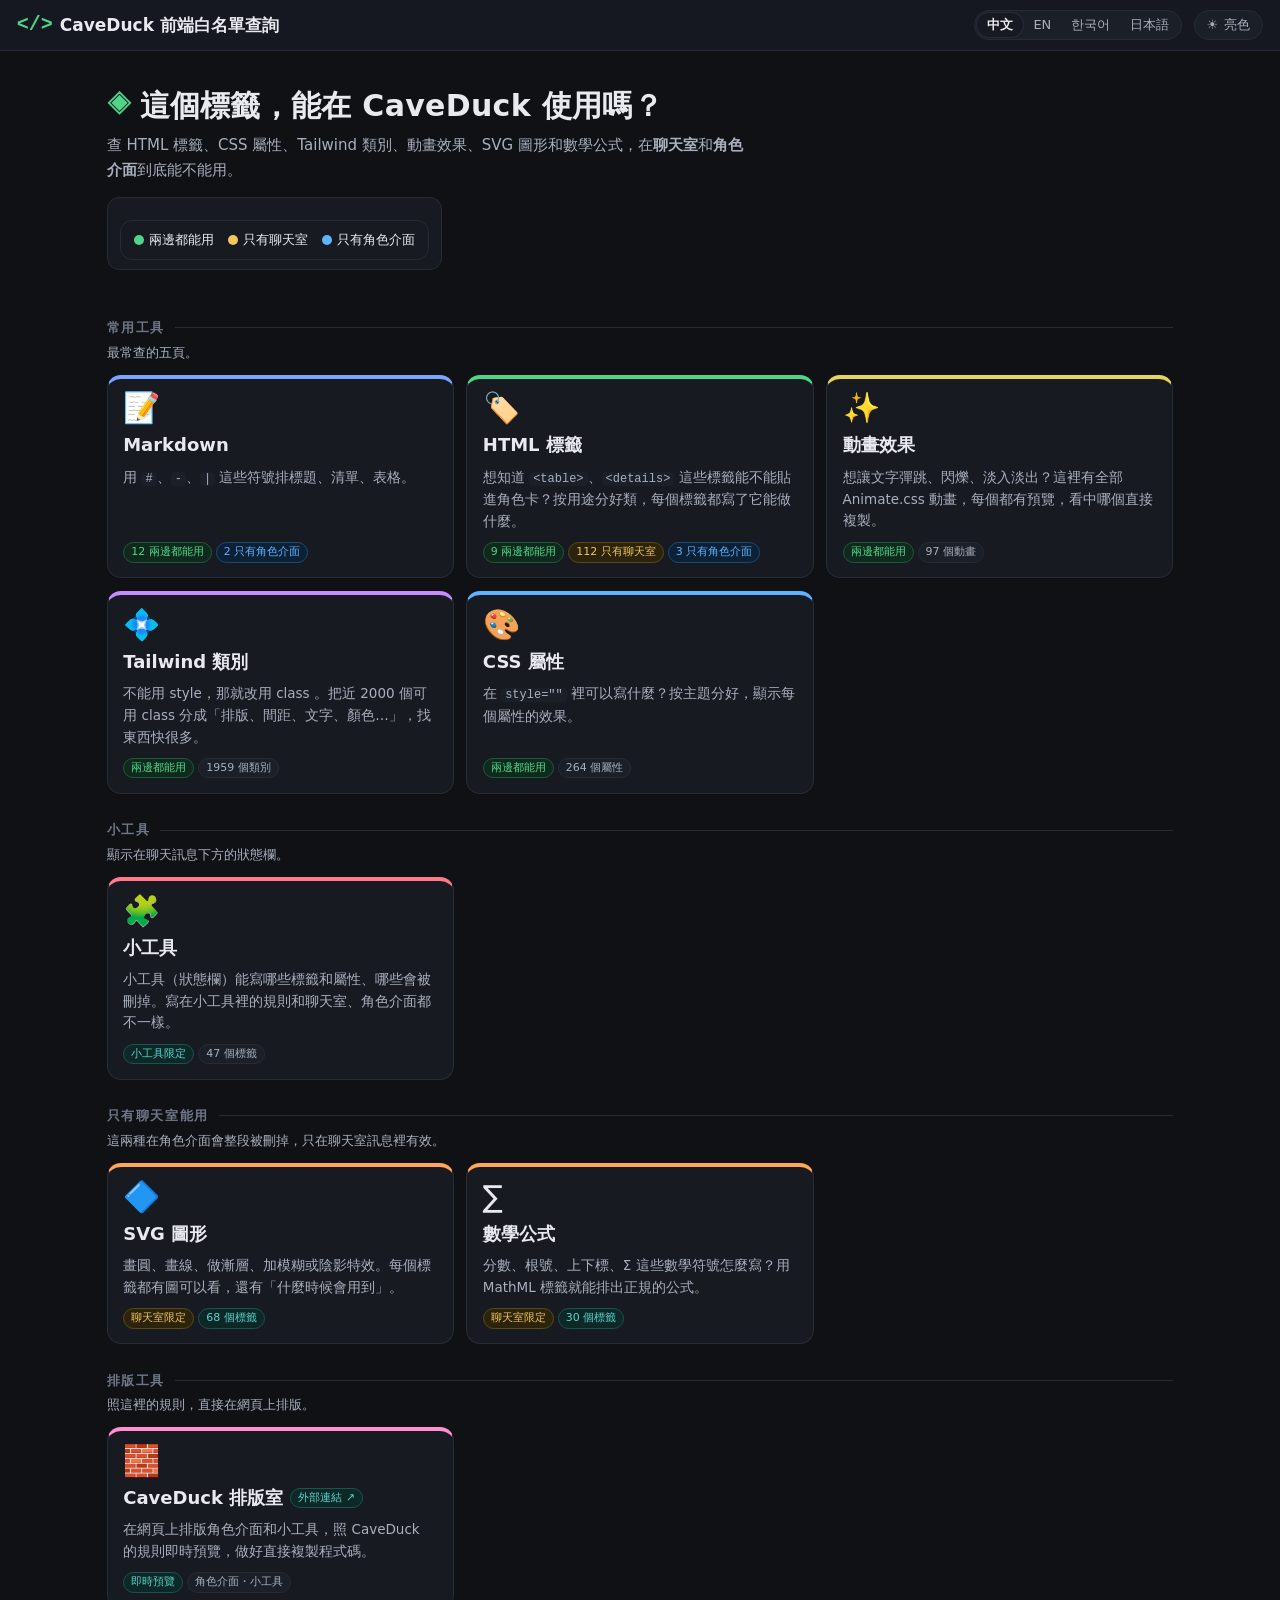
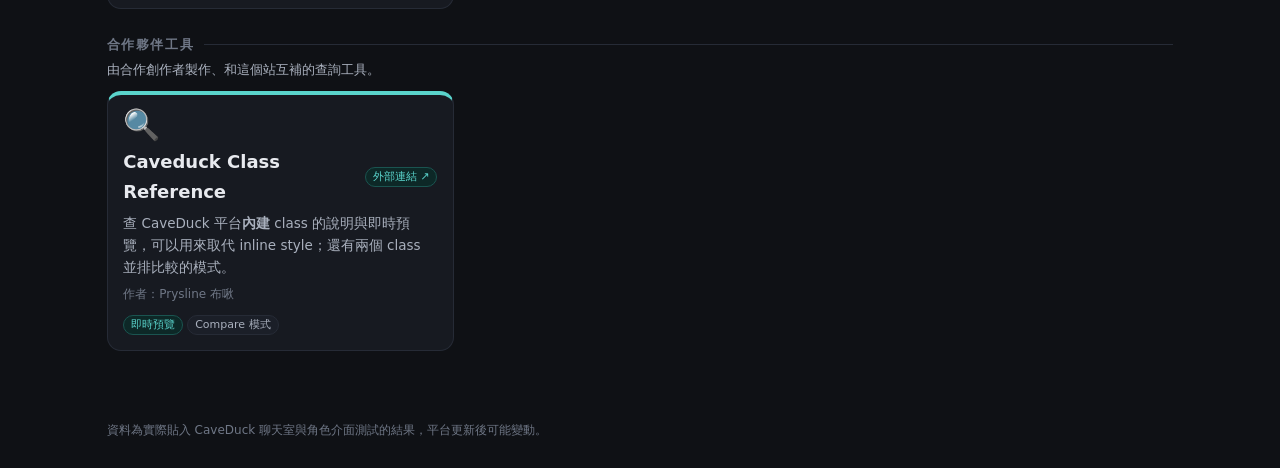
==== commit 3e6fc1b9: "Add files via upload" ====
--- a/index.html
+++ b/index.html
@@ -22,7 +22,7 @@
 .tile:hover{transform:translateY(-3px);box-shadow:var(--shadow);border-color:var(--card-hover);border-top-color:var(--c)}
 .tile .ico{font-size:30px;line-height:1}
 .tile h3{font-size:18px;font-weight:700;display:flex;align-items:center;gap:.5rem}
-.tile h3 .ext{font-size:11px;font-weight:500;color:var(--info);background:var(--info-bg);border:1px solid var(--info-bd);border-radius:999px;padding:0 7px}
+.tile h3 .ext{font-size:11px;font-weight:500;color:var(--info);background:var(--info-bg);border:1px solid var(--info-bd);border-radius:999px;padding:0 7px;white-space:nowrap}
 .tile .d{font-size:13.5px;color:var(--text-2);line-height:1.6;flex:1}
 .tile .d code{background:var(--bg-3);border-radius:4px;padding:0 4px;font-size:12px}
 .tile .by{font-size:12px;color:var(--text-3)}
@@ -111,6 +111,18 @@
   </div>
 
   <div class="tier">
+    <h2>排版工具</h2>
+    <p>照這裡的規則，直接在網頁上排版。</p>
+    <div class="cards">
+      <a class="tile" href="https://saltenfish.github.io/Cvdk_layout_studio/" data-carry target="_blank" rel="noopener" style="--c:var(--accent-8)">
+        <div class="ico">🧱</div><h3><span>CaveDuck 排版室</span> <span class="ext">外部連結 ↗</span></h3>
+        <div class="d">在網頁上排版角色介面和小工具，照 CaveDuck 的規則即時預覽，做好直接複製程式碼。</div>
+        <div class="pills"><span class="pill info">即時預覽</span><span class="pill muted">角色介面・小工具</span></div>
+      </a>
+    </div>
+  </div>
+
+  <div class="tier">
     <h2>合作夥伴工具</h2>
     <p>由合作創作者製作、和這個站互補的查詢工具。</p>
     <div class="cards">
